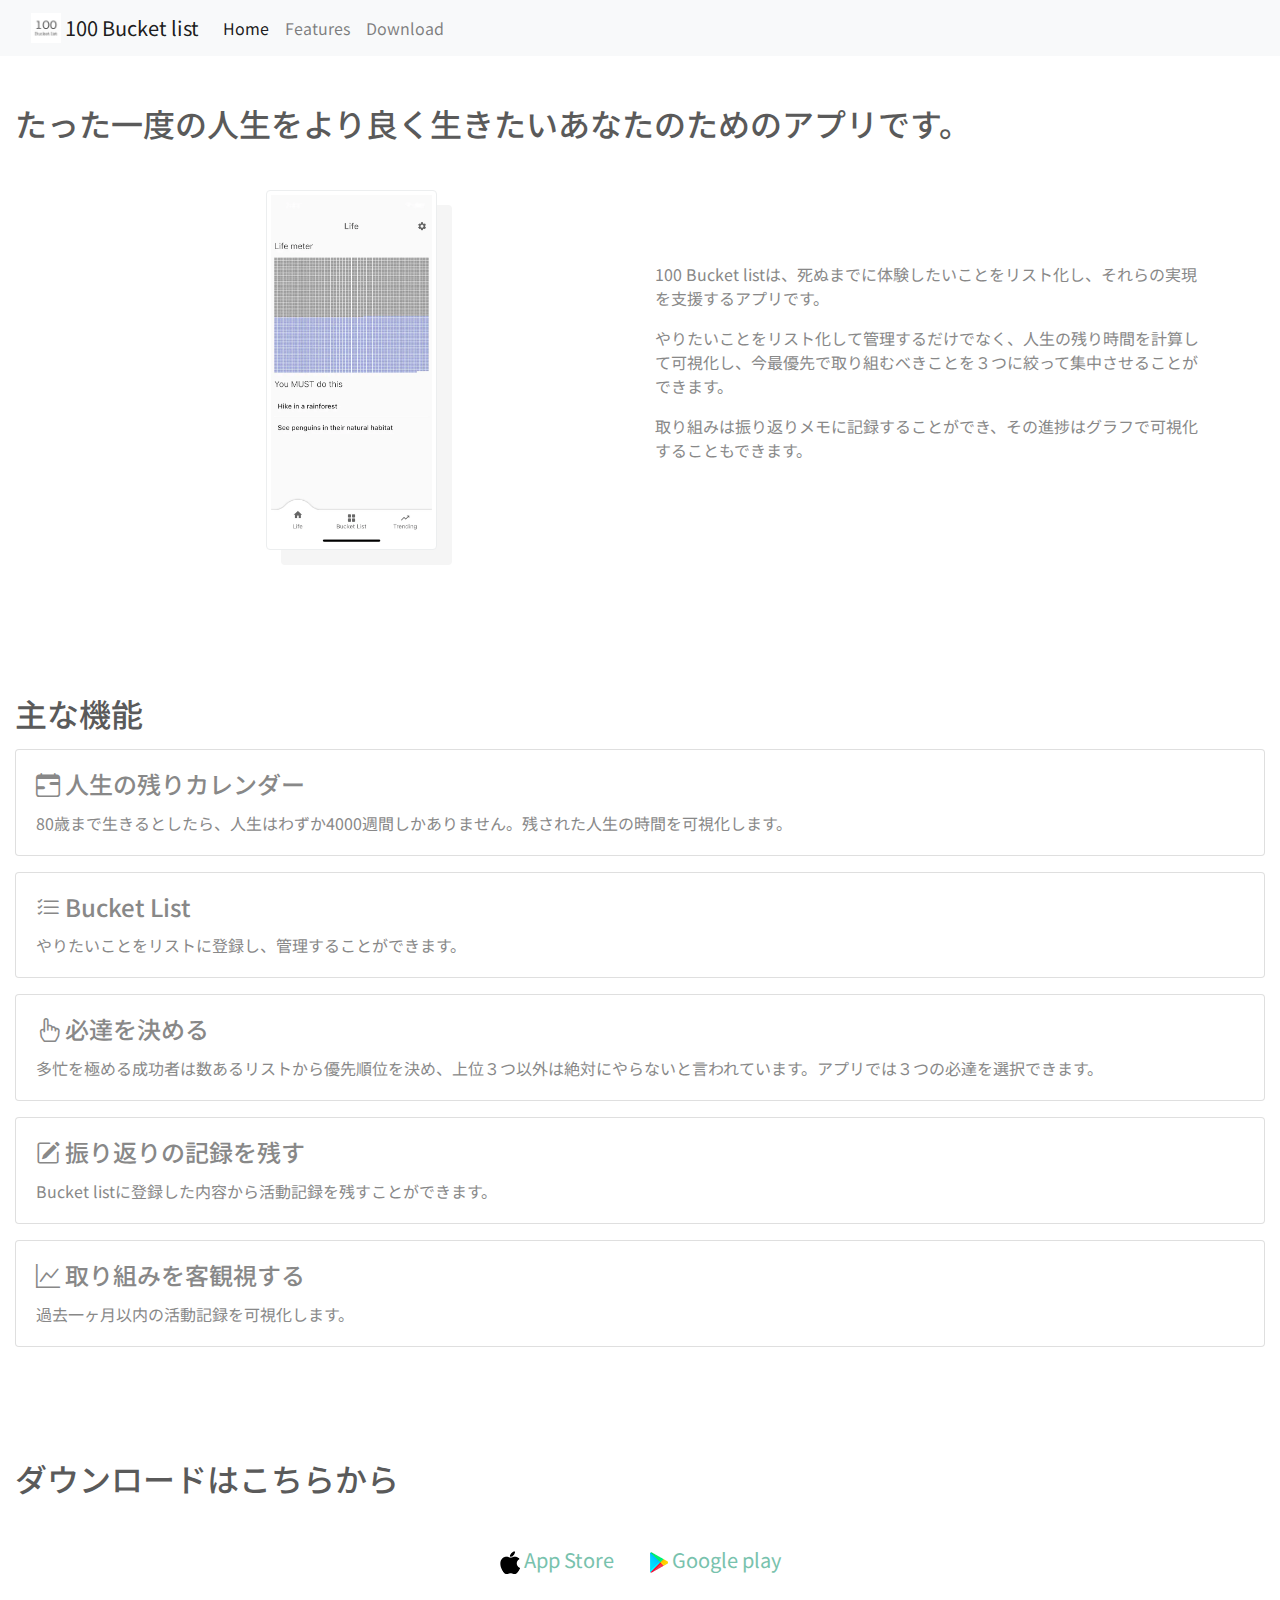
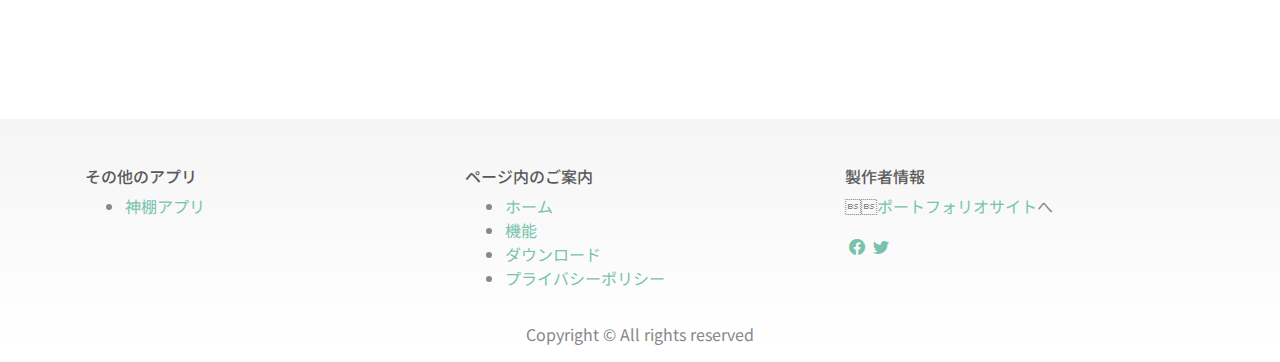
==== 100bucketlist.htm @ e54ff70f "100bucketlist対応" ====
<!DOCTYPE html>
<html lang="ja">

  <head>

    <meta charset="utf-8">
    <meta name="viewport" content="width=device-width, initial-scale=1, shrink-to-fit=no">
    <meta name="description" content="">
    <meta name="author" content="mrt">

    <title>100 Bucket list iOS/Android app</title>

    <link rel="stylesheet" type="text/css" href="css/bootstrap.min.css">
    <link href="https://fonts.googleapis.com/css?family=Sawarabi+Gothic" rel="stylesheet">
    <link href="https://fonts.googleapis.com/css?family=Noto+Sans+JP" rel="stylesheet">
    <link rel="stylesheet" href="https://cdn.jsdelivr.net/npm/bootstrap-icons@1.5.0/font/bootstrap-icons.css">
    <script src="https://cdn.jsdelivr.net/npm/bootstrap@5.0.0-beta1/dist/js/bootstrap.bundle.min.js" integrity="sha384-ygbV9kiqUc6oa4msXn9868pTtWMgiQaeYH7/t7LECLbyPA2x65Kgf80OJFdroafW" crossorigin="anonymous"></script>
    <style type="text/css">
        * {
            font-family: "Noto Sans JP"; 
        }
        #top-image {
            background-image: url(images/focus-image.webp);
            background-color:rgba(255,255,255,0.5);
            background-blend-mode:luminosity;
            aspect-ratio: 21 / 9;
            width:100%;
            background-size:100%;
            display: flex;
            justify-content: center;
            align-items: center;
        }
        #top-image>div {
            text-align: center;
            font-family: "Sawarabi Gothic";
        }

        #top-image>div>h1 {
            color: #fff;
            font-weight: lighter;
            font-size: 5vw;
            text-shadow: 1px 1px 5px rgba(0, 0, 0, 1.0);
        }
        #top-image>div>p {
            color: #fff;
            font-size: 1.5vw;
            font-weight: lighter;
            text-shadow: 1px 1px 3px rgba(0, 0, 0, 1.0);
        }
        #description img {
            height:40vh;
            box-shadow: 15px 15px 0px 0 rgb(245, 245, 245);
        }
        footer {
            background: linear-gradient(180deg, rgba(245,245,245,1) 0%, rgba(255,255,255,1) 100%);
        }

    </style>
    </head>
    <body>
    
        <nav class="navbar navbar-expand-lg navbar-light bg-light">
            <div class="container-fluid">
                <a class="navbar-brand" href="#">
                    <img src="images/100bucketlist.png" alt="" width="30" height="30" class="d-inline-block align-top">
                    100 Bucket list
                </a>
              <button class="navbar-toggler" type="button" data-bs-toggle="collapse" data-bs-target="#navbarNav" aria-controls="navbarNav" aria-expanded="false" aria-label="Toggle navigation">
                <span class="navbar-toggler-icon"></span>
              </button>
              <div class="collapse navbar-collapse" id="navbarNav">
                <ul class="navbar-nav">
                  <li class="nav-item">
                    <a class="nav-link active" aria-current="page" href="#">Home</a>
                  </li>
                  <li class="nav-item">
                    <a class="nav-link" href="#features">Features</a>
                  </li>
                  <li class="nav-item">
                    <a class="nav-link" href="#download">Download</a>
                  </li>
                </ul>
              </div>
            </div>
          </nav>


         <div class="container-fluid my-5 pb-5" id="description">
            <h2>たった一度の人生をより良く生きたいあなたのためのアプリです。</h2>

            <div class="row my-5 mx-5 my-2 align-items-center">
                <div class="col-md-6 text-center">
                    <img src="images/100bucketlist-graph.webp" class="img-thumbnail img-fluid" alt="">
                </div>
                <div class="col-md-6 my-2">
                    <p>100 Bucket listは、死ぬまでに体験したいことをリスト化し、それらの実現を支援するアプリです。</p>
                    <p>やりたいことをリスト化して管理するだけでなく、人生の残り時間を計算して可視化し、今最優先で取り組むべきことを３つに絞って集中させることができます。</p>
                    <p>取り組みは振り返りメモに記録することができ、その進捗はグラフで可視化することもできます。</p>
                </div>
              </div>
          </div>

          <div class="container-fluid my-5 pb-5" id="features">
            <h2>主な機能</h2>
            <div class="card my-3">
              <div class="card-body">
                <h4 class="card-title"><i class="bi bi-calendar-range"></i> 人生の残りカレンダー</h4>
                <p class="card-text">80歳まで生きるとしたら、人生はわずか4000週間しかありません。残された人生の時間を可視化します。</p>
              </div>
            </div>

            <div class="card my-3">
              <div class="card-body">
                <h4 class="card-title"><i class="bi bi-list-check"></i> Bucket List</h4>
                <p class="card-text">やりたいことをリストに登録し、管理することができます。</p>
              </div>
            </div>

            <div class="card my-3">
              <div class="card-body">
                <h4 class="card-title"><i class="bi bi-hand-index"></i> 必達を決める</h4>
                <p class="card-text">多忙を極める成功者は数あるリストから優先順位を決め、上位３つ以外は絶対にやらないと言われています。アプリでは３つの必達を選択できます。</p>
              </div>
            </div>

            <div class="card my-3">
              <div class="card-body">
                <h4 class="card-title"><i class="bi bi-pencil-square"></i> 振り返りの記録を残す</h4>
                <p class="card-text">Bucket listに登録した内容から活動記録を残すことができます。</p>
              </div>
            </div>

            <div class="card my-3">
              <div class="card-body">
                <h4 class="card-title"><i class="bi bi-graph-up"></i> 取り組みを客観視する</h4>
                <p class="card-text">過去一ヶ月以内の活動記録を可視化します。</p>
              </div>
            </div>

          </div>

          <div class="container-fluid mb-3 pb-5" id="download">
            <h2>ダウンロードはこちらから</h2>
            <div class="text-center my-5">
                <a href="https://apps.apple.com/jp/app/fo-cus/id1568055889" class="btn　btn-dark btn-lg"><img src="images/appleicon.png" alt="icon"> App Store</a>
                <a href="https://play.google.com/store/apps/details?id=com.gmail.mrt.another.focus" class="btn　btn-dark btn-lg"><img src="images/playicon.png" alt="icon"> Google play</a>
            </div>  
          </div>

          <footer>
			<div class="container pt-5 mt-5 mb-0">
				<div class="row">
					<div class="col-lg-4 col-sm-6">
						<div class="single-footer-widget">
							<h6 class="text-uppercase mb-20">その他のアプリ</h6>
							<ul class="footer-nav">
								<li><a href="https://mrt-app.github.io/kamidana/">神棚アプリ</a></li>
							</ul>
						</div>
					</div>
					<div class="col-lg-4 col-sm-6">
						<div class="single-footer-widget">
							<h6 class="text-uppercase mb-20">ページ内のご案内
							</h6>
							<ul class="footer-nav">
								<li><a href="#">ホーム</a></li>
								<li><a href="#features">機能</a></li>
								<li><a href="#download">ダウンロード</a></li>
								<li><a href="focus_privacy.htm">プライバシーポリシー</a></li>
							</ul>
						</div>
					</div>


					<div class="col-lg-4 col-sm-6">
						<div class="single-footer-widget">
							<h6 class="text-uppercase mb-20">製作者情報</h6>
							<p>
								<a href="https://mrt-app.github.io/">ポートフォリオサイト</a>へ
							</p>
							<div class="d-flex">
								<a href="http://www.facebook.com/share.php?u=https%3A%2F%2Fmrt-app.github.io/focus.htm"><i class="bi bi-facebook m-1"></i></a>
								<a href="http://twitter.com/share?url=https%3A%2F%2Fmrt-app.github.io/focus.htm"><i class="bi bi-twitter m-1"></i></a>
								<a href="http://line.me/R/msg/text/?https%3A%2F%2Fmrt-app.github.io/focus.htm"><i class="bi bi-comment m-1"></i></a>
							</div>
						</div>
					</div>
				</div>
				<div class="text-center">
					<p class="footer-text m-3">Copyright &copy; All rights reserved</p>
				</div>
			</div>
		</footer>
    
    </body>
</html>
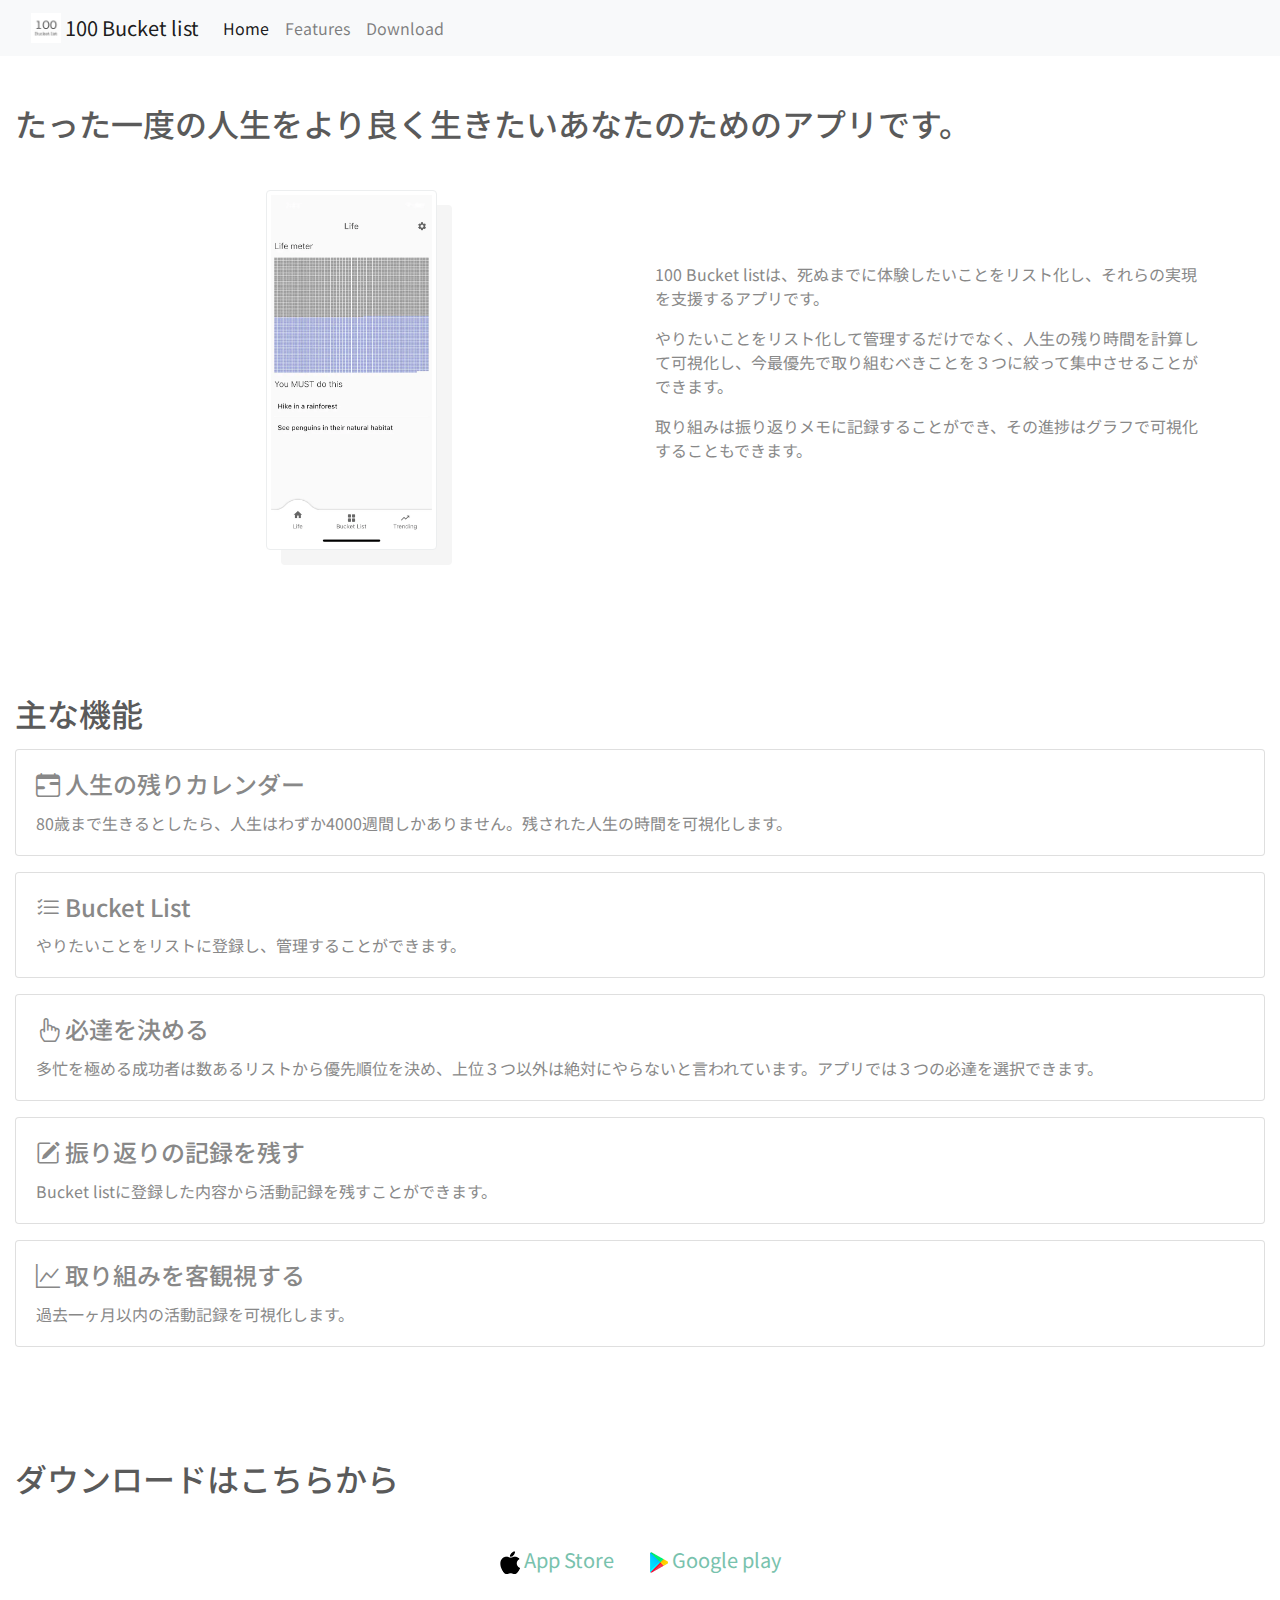
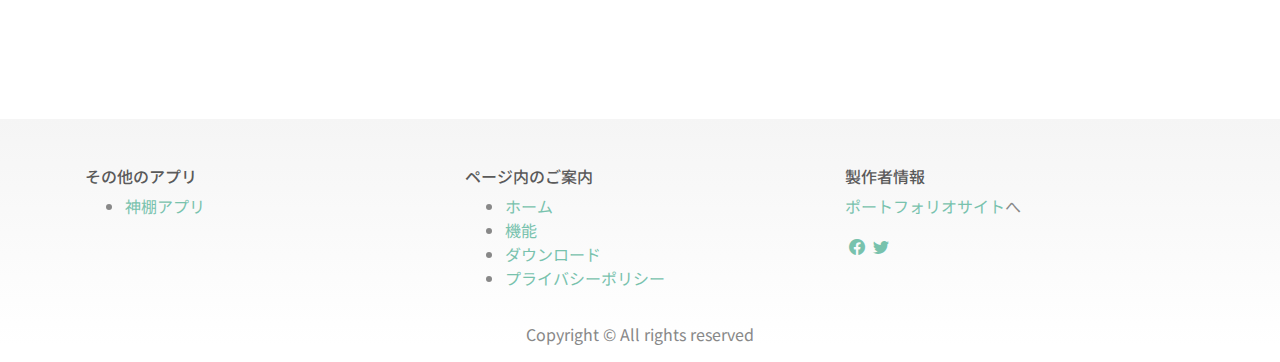
==== commit 10677b55: "100BucketList追加" ====
--- a/100bucketlist.htm
+++ b/100bucketlist.htm
@@ -142,7 +142,7 @@
           <div class="container-fluid mb-3 pb-5" id="download">
             <h2>ダウンロードはこちらから</h2>
             <div class="text-center my-5">
-                <a href="https://apps.apple.com/jp/app/fo-cus/id1568055889" class="btn　btn-dark btn-lg"><img src="images/appleicon.png" alt="icon"> App Store</a>
+                <a href="https://apps.apple.com/jp/app/100bucket-list/id6443428207" class="btn　btn-dark btn-lg"><img src="images/appleicon.png" alt="icon"> App Store</a>
                 <a href="https://play.google.com/store/apps/details?id=com.gmail.mrt.another.focus" class="btn　btn-dark btn-lg"><img src="images/playicon.png" alt="icon"> Google play</a>
             </div>  
           </div>
@@ -166,7 +166,7 @@
 								<li><a href="#">ホーム</a></li>
 								<li><a href="#features">機能</a></li>
 								<li><a href="#download">ダウンロード</a></li>
-								<li><a href="focus_privacy.htm">プライバシーポリシー</a></li>
+								<li><a href="100bucketlist_privacy.htm">プライバシーポリシー</a></li>
 							</ul>
 						</div>
 					</div>
@@ -176,12 +176,12 @@
 						<div class="single-footer-widget">
 							<h6 class="text-uppercase mb-20">製作者情報</h6>
 							<p>
-								<a href="https://mrt-app.github.io/">ポートフォリオサイト</a>へ
+								<a href="https://mrt-app.github.io/">ポートフォリオサイト</a>へ
 							</p>
 							<div class="d-flex">
-								<a href="http://www.facebook.com/share.php?u=https%3A%2F%2Fmrt-app.github.io/focus.htm"><i class="bi bi-facebook m-1"></i></a>
-								<a href="http://twitter.com/share?url=https%3A%2F%2Fmrt-app.github.io/focus.htm"><i class="bi bi-twitter m-1"></i></a>
-								<a href="http://line.me/R/msg/text/?https%3A%2F%2Fmrt-app.github.io/focus.htm"><i class="bi bi-comment m-1"></i></a>
+								<a href="http://www.facebook.com/share.php?u=https%3A%2F%2Fmrt-app.github.io/100bucketlist.htm"><i class="bi bi-facebook m-1"></i></a>
+								<a href="http://twitter.com/share?url=https%3A%2F%2Fmrt-app.github.io/100bucketlist.htm"><i class="bi bi-twitter m-1"></i></a>
+								<a href="http://line.me/R/msg/text/?https%3A%2F%2Fmrt-app.github.io/100bucketlist.htm"><i class="bi bi-comment m-1"></i></a>
 							</div>
 						</div>
 					</div>
